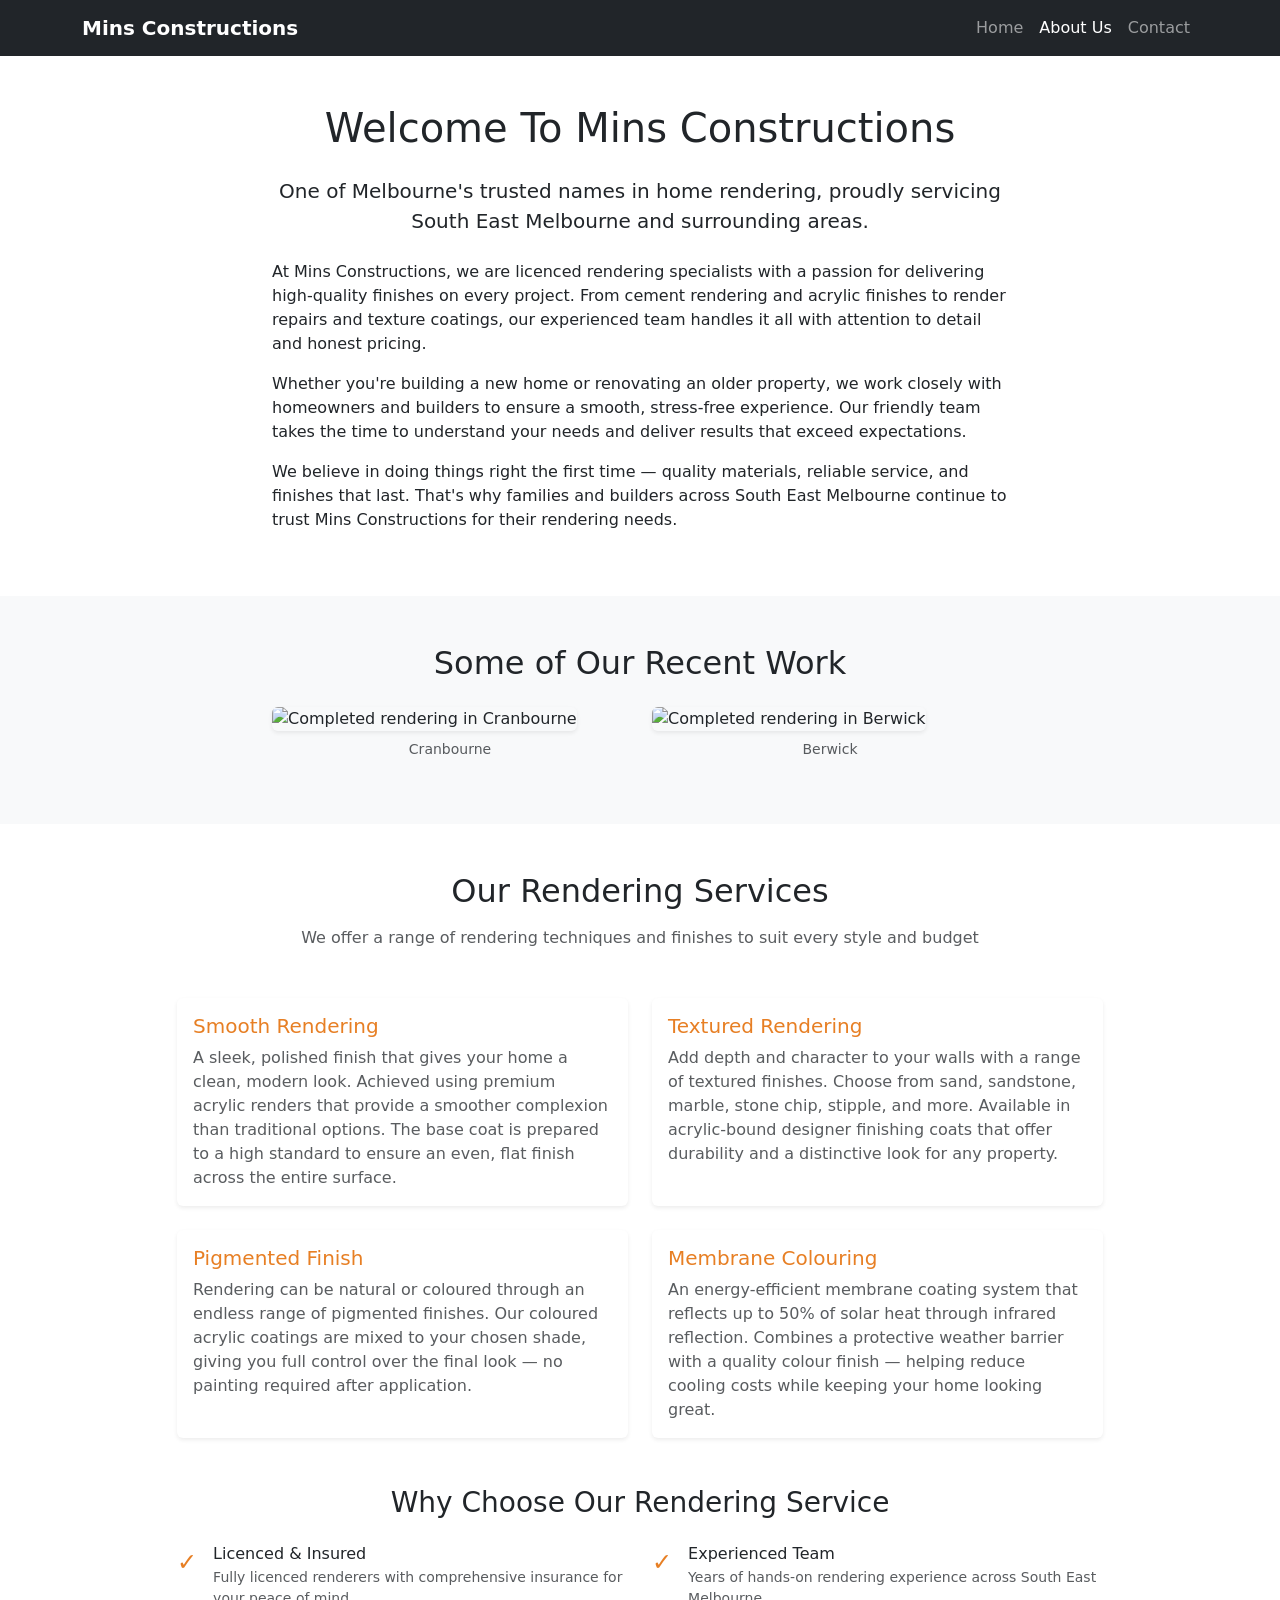
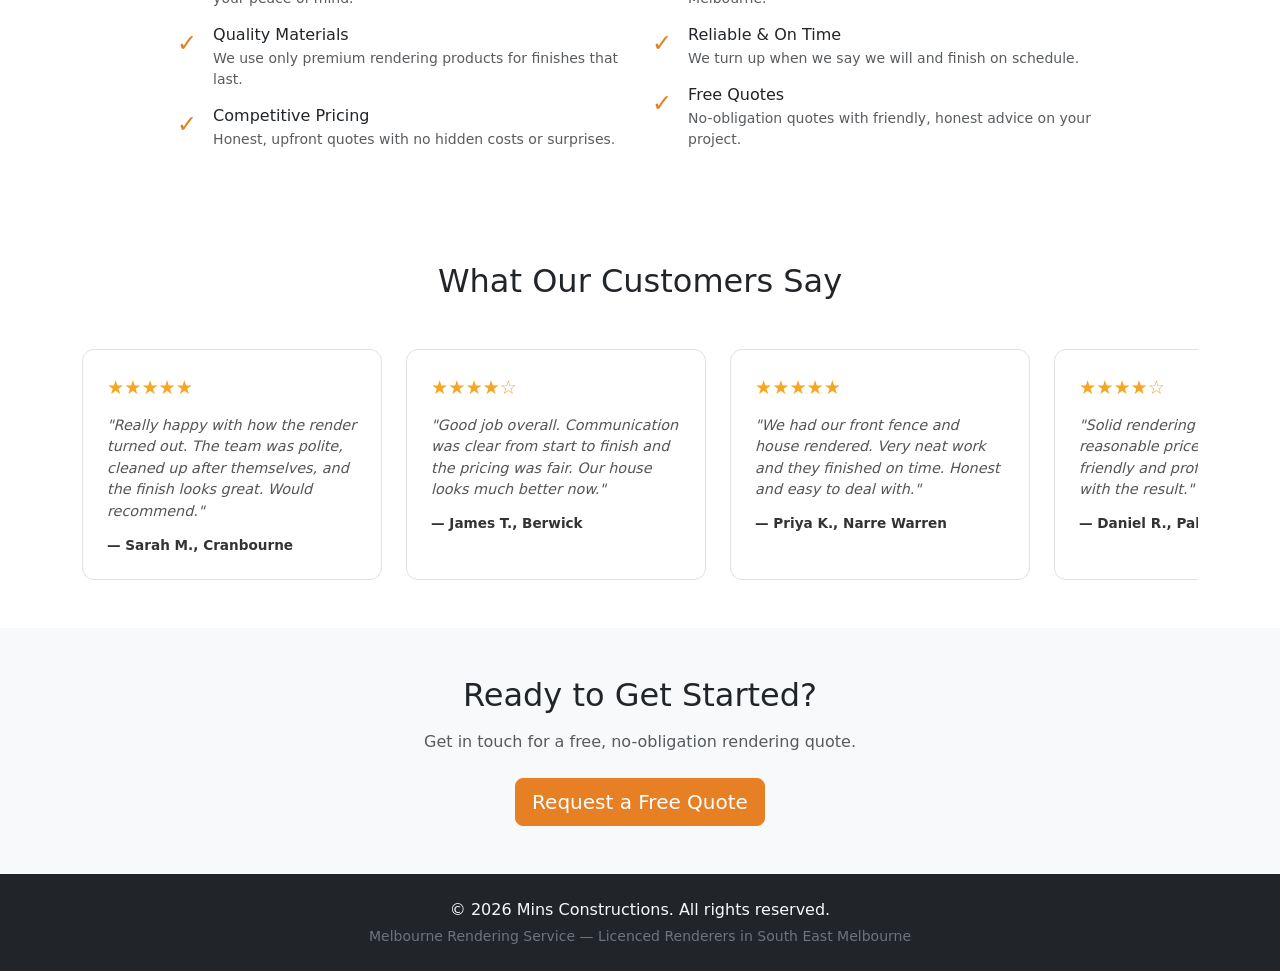
==== about.html @ 4effcf5e "Homepage redesign: interactive services, gallery reel, SEO overhaul, hero polish, and branding Major" ====
<!DOCTYPE html>
<html lang="en">
<head>
  <meta charset="UTF-8">
  <meta name="viewport" content="width=device-width, initial-scale=1">
  <link rel="icon" type="image/svg+xml" href="images/logo.svg">
  <link rel="icon" type="image/png" sizes="32x32" href="images/favicon-32.png">
  <link rel="icon" type="image/png" sizes="16x16" href="images/favicon-16.png">
  <title>About Us | Licenced Renderers & Render Construction | Mins Constructions Melbourne</title>
  <meta name="description" content="About Mins Constructions — licenced renderers providing Melbourne rendering service and render construction across South East Melbourne suburbs.">
  <link rel="canonical" href="https://minsconstructions.com.au/about.html">
  <meta property="og:title" content="About Us | Licenced Renderers & Render Construction | Mins Constructions">
  <meta property="og:description" content="Licenced renderers providing Melbourne rendering service and render construction across South East Melbourne.">
  <meta property="og:type" content="website">
  <meta property="og:url" content="https://minsconstructions.com.au/about.html">
  <meta property="og:locale" content="en_AU">
  <meta property="og:site_name" content="Mins Constructions">
  <meta property="og:image" content="https://minsconstructions.com.au/photos/gallery/1_cranbourne_after.jpg">
  <meta name="twitter:card" content="summary_large_image">
  <meta name="twitter:title" content="About Us | Licenced Renderers & Render Construction | Mins Constructions">
  <meta name="twitter:description" content="Licenced renderers providing Melbourne rendering service and render construction across South East Melbourne.">
  <meta name="twitter:image" content="https://minsconstructions.com.au/photos/gallery/1_cranbourne_after.jpg">
  <meta name="robots" content="index, follow">
  <meta name="author" content="Mins Constructions">
  <meta name="keywords" content="about Mins Constructions, licenced renderers Melbourne, rendering company Melbourne, smooth rendering, textured rendering, pigmented finish, membrane colouring, South East Melbourne renderers">
  <meta name="geo.region" content="AU-VIC">
  <meta name="geo.placename" content="South East Melbourne">
  <script type="application/ld+json">
  {
    "@context": "https://schema.org",
    "@type": "AboutPage",
    "name": "About Mins Constructions",
    "description": "Licenced rendering specialists in South East Melbourne providing professional cement and acrylic rendering services.",
    "url": "https://minsconstructions.com.au/about.html",
    "mainEntity": {
      "@type": "LocalBusiness",
      "@id": "https://minsconstructions.com.au/#business"
    }
  }
  </script>
  <link href="https://cdn.jsdelivr.net/npm/bootstrap@5.3.8/dist/css/bootstrap.min.css" rel="stylesheet" crossorigin="anonymous">
  <link rel="stylesheet" href="css/custom.css">
</head>
<body>

  <nav class="navbar navbar-expand-lg navbar-dark bg-dark sticky-top">
    <div class="container">
      <a class="navbar-brand fw-bold" href="index.html">Mins Constructions</a>
      <button class="navbar-toggler" type="button" data-bs-toggle="collapse" data-bs-target="#mainNav" aria-controls="mainNav" aria-expanded="false" aria-label="Toggle navigation">
        <span class="navbar-toggler-icon"></span>
      </button>
      <div class="collapse navbar-collapse" id="mainNav">
        <ul class="navbar-nav ms-auto">
          <li class="nav-item"><a class="nav-link" href="index.html">Home</a></li>
          <li class="nav-item"><a class="nav-link active" aria-current="page" href="about.html">About Us</a></li>
          <li class="nav-item"><a class="nav-link" href="contact.html">Contact</a></li>
        </ul>
      </div>
    </div>
  </nav>

  <!-- About Top Section -->
  <section class="py-5">
    <div class="container">
      <div class="row justify-content-center">
        <div class="col-lg-8">
          <h1 class="text-center mb-4">Welcome To Mins Constructions</h1>
          <p class="lead text-center mb-4">One of Melbourne's trusted names in home rendering, proudly servicing South East Melbourne and surrounding areas.</p>
          <p>At Mins Constructions, we are licenced rendering specialists with a passion for delivering high-quality finishes on every project. From cement rendering and acrylic finishes to render repairs and texture coatings, our experienced team handles it all with attention to detail and honest pricing.</p>
          <p>Whether you're building a new home or renovating an older property, we work closely with homeowners and builders to ensure a smooth, stress-free experience. Our friendly team takes the time to understand your needs and deliver results that exceed expectations.</p>
          <p>We believe in doing things right the first time &mdash; quality materials, reliable service, and finishes that last. That's why families and builders across South East Melbourne continue to trust Mins Constructions for their rendering needs.</p>
        </div>
      </div>
    </div>
  </section>

  <!-- After Photos Section -->
  <section class="py-5 bg-light">
    <div class="container">
      <h2 class="text-center mb-4">Some of Our Recent Work</h2>
      <div class="row g-4 justify-content-center">
        <div class="col-6 col-md-4">
          <img src="photos/gallery/1_cranbourne_after.jpg" alt="Completed rendering in Cranbourne" class="img-fluid rounded shadow-sm">
          <p class="text-center text-muted small mt-2">Cranbourne</p>
        </div>
        <div class="col-6 col-md-4">
          <img src="photos/gallery/2_berwick_after.jpg" alt="Completed rendering in Berwick" class="img-fluid rounded shadow-sm">
          <p class="text-center text-muted small mt-2">Berwick</p>
        </div>
      </div>
    </div>
  </section>

  <!-- Our Rendering Services Section -->
  <section class="py-5">
    <div class="container">
      <div class="row justify-content-center">
        <div class="col-lg-10">
          <h2 class="text-center mb-3">Our Rendering Services</h2>
          <p class="text-center text-muted mb-5">We offer a range of rendering techniques and finishes to suit every style and budget</p>

          <div class="row g-4 mb-5">
            <div class="col-md-6">
              <div class="card h-100 border-0 shadow-sm">
                <div class="card-body">
                  <h5 class="card-title text-accent">Smooth Rendering</h5>
                  <p class="card-text text-muted">A sleek, polished finish that gives your home a clean, modern look. Achieved using premium acrylic renders that provide a smoother complexion than traditional options. The base coat is prepared to a high standard to ensure an even, flat finish across the entire surface.</p>
                </div>
              </div>
            </div>
            <div class="col-md-6">
              <div class="card h-100 border-0 shadow-sm">
                <div class="card-body">
                  <h5 class="card-title text-accent">Textured Rendering</h5>
                  <p class="card-text text-muted">Add depth and character to your walls with a range of textured finishes. Choose from sand, sandstone, marble, stone chip, stipple, and more. Available in acrylic-bound designer finishing coats that offer durability and a distinctive look for any property.</p>
                </div>
              </div>
            </div>
            <div class="col-md-6">
              <div class="card h-100 border-0 shadow-sm">
                <div class="card-body">
                  <h5 class="card-title text-accent">Pigmented Finish</h5>
                  <p class="card-text text-muted">Rendering can be natural or coloured through an endless range of pigmented finishes. Our coloured acrylic coatings are mixed to your chosen shade, giving you full control over the final look &mdash; no painting required after application.</p>
                </div>
              </div>
            </div>
            <div class="col-md-6">
              <div class="card h-100 border-0 shadow-sm">
                <div class="card-body">
                  <h5 class="card-title text-accent">Membrane Colouring</h5>
                  <p class="card-text text-muted">An energy-efficient membrane coating system that reflects up to 50% of solar heat through infrared reflection. Combines a protective weather barrier with a quality colour finish &mdash; helping reduce cooling costs while keeping your home looking great.</p>
                </div>
              </div>
            </div>
          </div>

          <h3 class="text-center mb-4">Why Choose Our Rendering Service</h3>
          <div class="row g-4">
            <div class="col-md-6">
              <div class="d-flex align-items-start mb-3">
                <span class="text-accent fw-bold fs-4 me-3">&#10003;</span>
                <div>
                  <h6 class="mb-1">Licenced &amp; Insured</h6>
                  <p class="text-muted small mb-0">Fully licenced renderers with comprehensive insurance for your peace of mind.</p>
                </div>
              </div>
              <div class="d-flex align-items-start mb-3">
                <span class="text-accent fw-bold fs-4 me-3">&#10003;</span>
                <div>
                  <h6 class="mb-1">Quality Materials</h6>
                  <p class="text-muted small mb-0">We use only premium rendering products for finishes that last.</p>
                </div>
              </div>
              <div class="d-flex align-items-start mb-3">
                <span class="text-accent fw-bold fs-4 me-3">&#10003;</span>
                <div>
                  <h6 class="mb-1">Competitive Pricing</h6>
                  <p class="text-muted small mb-0">Honest, upfront quotes with no hidden costs or surprises.</p>
                </div>
              </div>
            </div>
            <div class="col-md-6">
              <div class="d-flex align-items-start mb-3">
                <span class="text-accent fw-bold fs-4 me-3">&#10003;</span>
                <div>
                  <h6 class="mb-1">Experienced Team</h6>
                  <p class="text-muted small mb-0">Years of hands-on rendering experience across South East Melbourne.</p>
                </div>
              </div>
              <div class="d-flex align-items-start mb-3">
                <span class="text-accent fw-bold fs-4 me-3">&#10003;</span>
                <div>
                  <h6 class="mb-1">Reliable &amp; On Time</h6>
                  <p class="text-muted small mb-0">We turn up when we say we will and finish on schedule.</p>
                </div>
              </div>
              <div class="d-flex align-items-start mb-3">
                <span class="text-accent fw-bold fs-4 me-3">&#10003;</span>
                <div>
                  <h6 class="mb-1">Free Quotes</h6>
                  <p class="text-muted small mb-0">No-obligation quotes with friendly, honest advice on your project.</p>
                </div>
              </div>
            </div>
          </div>

        </div>
      </div>
    </div>
  </section>

  <!-- Customer Reviews Section -->
  <section class="py-5">
    <div class="container">
      <h2 class="text-center mb-5">What Our Customers Say</h2>
      <div class="review-scroll-wrapper">
        <div class="review-scroll-track">
          <div class="review-card">
            <div class="review-stars">&#9733;&#9733;&#9733;&#9733;&#9733;</div>
            <p class="review-text">"Really happy with how the render turned out. The team was polite, cleaned up after themselves, and the finish looks great. Would recommend."</p>
            <p class="review-author">&mdash; Sarah M., Cranbourne</p>
          </div>
          <div class="review-card">
            <div class="review-stars">&#9733;&#9733;&#9733;&#9733;&#9734;</div>
            <p class="review-text">"Good job overall. Communication was clear from start to finish and the pricing was fair. Our house looks much better now."</p>
            <p class="review-author">&mdash; James T., Berwick</p>
          </div>
          <div class="review-card">
            <div class="review-stars">&#9733;&#9733;&#9733;&#9733;&#9733;</div>
            <p class="review-text">"We had our front fence and house rendered. Very neat work and they finished on time. Honest and easy to deal with."</p>
            <p class="review-author">&mdash; Priya K., Narre Warren</p>
          </div>
          <div class="review-card">
            <div class="review-stars">&#9733;&#9733;&#9733;&#9733;&#9734;</div>
            <p class="review-text">"Solid rendering work at a reasonable price. The team was friendly and professional. Happy with the result."</p>
            <p class="review-author">&mdash; Daniel R., Pakenham</p>
          </div>
          <div class="review-card">
            <div class="review-stars">&#9733;&#9733;&#9733;&#9733;&#9733;</div>
            <p class="review-text">"Used Mins Constructions for our new build. Clean finish, no mess left behind, and they were flexible with timing. Very pleased."</p>
            <p class="review-author">&mdash; Rachel L., Officer</p>
          </div>
          <div class="review-card">
            <div class="review-stars">&#9733;&#9733;&#9733;&#9733;&#9733;</div>
            <p class="review-text">"Had some patch repair work done and it blended in perfectly. Wouldn't hesitate to use them again for future work."</p>
            <p class="review-author">&mdash; Mark W., Hallam</p>
          </div>
          <!-- Duplicate set for seamless loop -->
          <div class="review-card">
            <div class="review-stars">&#9733;&#9733;&#9733;&#9733;&#9733;</div>
            <p class="review-text">"Really happy with how the render turned out. The team was polite, cleaned up after themselves, and the finish looks great. Would recommend."</p>
            <p class="review-author">&mdash; Sarah M., Cranbourne</p>
          </div>
          <div class="review-card">
            <div class="review-stars">&#9733;&#9733;&#9733;&#9733;&#9734;</div>
            <p class="review-text">"Good job overall. Communication was clear from start to finish and the pricing was fair. Our house looks much better now."</p>
            <p class="review-author">&mdash; James T., Berwick</p>
          </div>
          <div class="review-card">
            <div class="review-stars">&#9733;&#9733;&#9733;&#9733;&#9733;</div>
            <p class="review-text">"We had our front fence and house rendered. Very neat work and they finished on time. Honest and easy to deal with."</p>
            <p class="review-author">&mdash; Priya K., Narre Warren</p>
          </div>
          <div class="review-card">
            <div class="review-stars">&#9733;&#9733;&#9733;&#9733;&#9734;</div>
            <p class="review-text">"Solid rendering work at a reasonable price. The team was friendly and professional. Happy with the result."</p>
            <p class="review-author">&mdash; Daniel R., Pakenham</p>
          </div>
          <div class="review-card">
            <div class="review-stars">&#9733;&#9733;&#9733;&#9733;&#9733;</div>
            <p class="review-text">"Used Mins Constructions for our new build. Clean finish, no mess left behind, and they were flexible with timing. Very pleased."</p>
            <p class="review-author">&mdash; Rachel L., Officer</p>
          </div>
          <div class="review-card">
            <div class="review-stars">&#9733;&#9733;&#9733;&#9733;&#9733;</div>
            <p class="review-text">"Had some patch repair work done and it blended in perfectly. Wouldn't hesitate to use them again for future work."</p>
            <p class="review-author">&mdash; Mark W., Hallam</p>
          </div>
        </div>
      </div>
    </div>
  </section>

  <!-- CTA -->
  <section class="py-5 bg-light">
    <div class="container text-center">
      <h2 class="mb-3">Ready to Get Started?</h2>
      <p class="text-muted mb-4">Get in touch for a free, no-obligation rendering quote.</p>
      <a href="contact.html" class="btn btn-primary btn-lg">Request a Free Quote</a>
    </div>
  </section>

  <footer class="bg-dark text-light py-4">
    <div class="container text-center">
      <p class="mb-1">&copy; 2026 Mins Constructions. All rights reserved.</p>
      <p class="mb-0 small text-secondary">Melbourne Rendering Service &mdash; Licenced Renderers in South East Melbourne</p>
    </div>
  </footer>

  <script src="https://cdn.jsdelivr.net/npm/bootstrap@5.3.8/dist/js/bootstrap.bundle.min.js" crossorigin="anonymous"></script>
</body>
</html>
---- css/custom.css ----
:root {
  --mc-primary: #e77f24;
  --mc-dark: #1a1a2e;
}

.btn-primary {
  --bs-btn-bg: var(--mc-primary);
  --bs-btn-border-color: var(--mc-primary);
  --bs-btn-hover-bg: #cf6d1a;
  --bs-btn-hover-border-color: #cf6d1a;
  --bs-btn-active-bg: #b8600f;
  --bs-btn-active-border-color: #b8600f;
}

.hero {
  background:
    radial-gradient(ellipse at 50% 18%, rgba(231, 127, 36, 0.06) 0%, transparent 50%),
    linear-gradient(175deg, #0f0f22 0%, #1a1a2e 50%, #1d182b 100%);
  color: #fff;
  padding: 5rem 0 11rem;
  position: sticky;
  top: 0;
  z-index: 0;
  overflow: hidden;
}

.hero-title {
  font-family: 'Instrument Serif', Georgia, serif;
  font-weight: 400;
  letter-spacing: -0.01em;
  line-height: 1.15;
  opacity: 0;
  animation: heroFadeUp 0.9s cubic-bezier(0.22, 1, 0.36, 1) forwards;
}

.hero-accent {
  width: 56px;
  height: 3px;
  background: var(--mc-primary);
  border-radius: 2px;
  transform: scaleX(0);
  animation: heroAccent 0.6s ease 0.35s forwards;
}

.hero-lead {
  max-width: 640px;
  font-size: 1.08rem;
  line-height: 1.75;
  color: rgba(255, 255, 255, 0.75);
  opacity: 0;
  animation: heroFadeUp 0.9s cubic-bezier(0.22, 1, 0.36, 1) 0.5s forwards;
}

.hero-box {
  max-width: 550px;
  background: rgba(255, 255, 255, 0.04);
  backdrop-filter: blur(14px);
  -webkit-backdrop-filter: blur(14px);
  border: 1px solid rgba(255, 255, 255, 0.1);
  border-radius: 1rem;
  padding: 2rem;
  opacity: 0;
  animation: heroFadeUp 0.9s cubic-bezier(0.22, 1, 0.36, 1) 0.7s forwards;
}

.hero-services li {
  font-size: 1.02rem;
  padding: 0.3rem 0;
  color: rgba(255, 255, 255, 0.82);
}

.hero .btn-primary {
  box-shadow: 0 0 24px rgba(231, 127, 36, 0.25);
}

.btn-outline-light:hover {
  color: var(--mc-dark);
}

@keyframes heroFadeUp {
  from { opacity: 0; transform: translateY(28px); }
  to { opacity: 1; transform: translateY(0); }
}

@keyframes heroAccent {
  to { transform: scaleX(1); }
}

.content-overlay {
  position: relative;
  z-index: 1;
  background-color: #fff;
}

.parallax-section {
  line-height: 0;
}

.parallax-img {
  width: 100%;
  height: auto;
  display: block;
}

/* Services interactive section */
.services-split {
  display: flex;
  gap: 2.5rem;
  align-items: flex-start;
  opacity: 0;
  transform: translateY(40px);
  transition: opacity 0.6s ease, transform 0.6s ease;
}

.services-split.in-view {
  opacity: 1;
  transform: translateY(0);
}

.services-cards {
  flex: 0 0 38%;
  display: flex;
  flex-direction: column;
  gap: 1rem;
}

.svc-card {
  display: flex;
  align-items: center;
  gap: 1.25rem;
  padding: 1.25rem 1.5rem;
  background: #fff;
  border-radius: 0.75rem;
  border-left: 4px solid transparent;
  cursor: pointer;
  transition: border-color 0.3s ease, box-shadow 0.3s ease, transform 0.4s ease, opacity 0.4s ease;
  box-shadow: 0 1px 4px rgba(0, 0, 0, 0.06);
  opacity: 0;
  transform: translateX(-40px);
}

.services-split.in-view .svc-card {
  opacity: 1;
  transform: translateX(0);
}

.services-split.in-view .svc-card:nth-child(1) { transition-delay: 0.15s; }
.services-split.in-view .svc-card:nth-child(2) { transition-delay: 0.3s; }
.services-split.in-view .svc-card:nth-child(3) { transition-delay: 0.45s; }

.services-split.in-view .svc-card:hover {
  box-shadow: 0 4px 16px rgba(0, 0, 0, 0.1);
  transform: translateX(4px);
}

.svc-card.active {
  border-left-color: var(--mc-primary);
  box-shadow: 0 4px 16px rgba(231, 127, 36, 0.15);
}

.svc-num {
  font-size: 2rem;
  font-weight: 700;
  color: var(--mc-primary);
  line-height: 1;
  min-width: 48px;
}

.svc-info {
  flex: 1;
}

.svc-title {
  font-size: 1.05rem;
  font-weight: 600;
  margin-bottom: 0.2rem;
}

.svc-tagline {
  font-size: 0.82rem;
  color: #999;
  margin-bottom: 0;
}

.svc-arrow {
  font-size: 1.2rem;
  color: #ccc;
  transition: color 0.3s ease, transform 0.3s ease;
}

.svc-card.active .svc-arrow {
  color: var(--mc-primary);
  transform: translateX(4px);
}

.svc-detail {
  flex: 1;
  opacity: 0;
  transform: translateX(40px);
  transition: opacity 0.6s ease 0.4s, transform 0.6s ease 0.4s;
}

.services-split.in-view .svc-detail {
  opacity: 1;
  transform: translateX(0);
}

.svc-detail-inner {
  display: none;
  background: #fff;
  padding: 2.5rem;
  border-radius: 0.75rem;
  box-shadow: 0 2px 12px rgba(0, 0, 0, 0.08);
}

.svc-detail-inner.active {
  display: block;
  animation: svcFadeIn 0.35s ease;
}

@keyframes svcFadeIn {
  from { opacity: 0; transform: translateY(10px); }
  to { opacity: 1; transform: translateY(0); }
}

.svc-detail-inner h3 {
  font-weight: 700;
  margin-bottom: 1rem;
  color: var(--mc-dark);
}

.svc-detail-inner p {
  color: #555;
  line-height: 1.7;
  margin-bottom: 1.5rem;
}

.svc-detail-inner ul {
  list-style: none;
  padding: 0;
  margin-bottom: 2rem;
}

.svc-detail-inner ul li {
  padding: 0.6rem 0;
  border-bottom: 1px solid #f0f0f0;
  color: #444;
  padding-left: 1.75rem;
  position: relative;
}

.svc-detail-inner ul li::before {
  content: "\2713";
  position: absolute;
  left: 0;
  color: var(--mc-primary);
  font-weight: 700;
}

@media (max-width: 768px) {
  .services-split {
    flex-direction: column;
  }

  .services-cards {
    flex: auto;
    width: 100%;
  }

  .svc-detail {
    width: 100%;
  }
}

/* Gallery section */
.gallery-section {
  background: var(--mc-dark);
}

.gallery-muted {
  color: rgba(255, 255, 255, 0.45);
}

/* Gallery reel */
.greel-wrap {
  position: relative;
}

.greel {
  display: flex;
  gap: 1.25rem;
  overflow-x: auto;
  scroll-snap-type: x mandatory;
  scroll-behavior: smooth;
  padding: 0.5rem 0;
  -ms-overflow-style: none;
  scrollbar-width: none;
}

.greel::-webkit-scrollbar {
  display: none;
}

.greel-slide {
  flex: 0 0 320px;
  height: 260px;
  border-radius: 10px;
  overflow: hidden;
  position: relative;
  cursor: pointer;
  scroll-snap-align: start;
  background: rgba(255, 255, 255, 0.05);
  transition: transform 0.35s ease, box-shadow 0.35s ease;
}

.greel-slide:hover {
  transform: scale(1.03);
  box-shadow: 0 8px 30px rgba(0, 0, 0, 0.4);
}

.greel-slide img {
  width: 100%;
  height: 100%;
  object-fit: cover;
  display: block;
  transition: transform 0.45s ease;
}

.greel-slide:hover img {
  transform: scale(1.06);
}

.greel-caption {
  position: absolute;
  bottom: 0;
  left: 0;
  right: 0;
  padding: 2.5rem 1rem 0.75rem;
  background: linear-gradient(transparent, rgba(0, 0, 0, 0.75));
  color: #fff;
  font-size: 0.8rem;
  font-weight: 600;
  letter-spacing: 0.08em;
  text-transform: uppercase;
}

.greel-arrow {
  position: absolute;
  top: 50%;
  transform: translateY(-50%);
  z-index: 3;
  width: 46px;
  height: 46px;
  border-radius: 50%;
  border: none;
  background: rgba(255, 255, 255, 0.92);
  color: var(--mc-dark);
  font-size: 1.6rem;
  line-height: 1;
  cursor: pointer;
  transition: all 0.25s ease, opacity 0.3s ease;
  display: flex;
  align-items: center;
  justify-content: center;
  box-shadow: 0 2px 10px rgba(0, 0, 0, 0.25);
}

.greel-arrow:hover {
  background: var(--mc-primary);
  color: #fff;
  transform: translateY(-50%) scale(1.08);
}

.greel-prev { left: -0.25rem; }
.greel-next { right: -0.25rem; }

/* Gallery modal lightbox */
.gmodal {
  position: fixed;
  inset: 0;
  z-index: 10000;
  display: flex;
  align-items: center;
  justify-content: center;
  opacity: 0;
  visibility: hidden;
  transition: opacity 0.3s ease, visibility 0.3s ease;
}

.gmodal.active {
  opacity: 1;
  visibility: visible;
}

.gmodal-backdrop {
  position: absolute;
  inset: 0;
  background: rgba(0, 0, 0, 0.92);
  backdrop-filter: blur(12px);
  -webkit-backdrop-filter: blur(12px);
}

.gmodal-body {
  position: relative;
  max-width: 90vw;
  max-height: 88vh;
  display: flex;
  flex-direction: column;
  align-items: center;
  z-index: 1;
}

.gmodal.active .gmodal-body {
  animation: gmodalIn 0.3s ease forwards;
}

@keyframes gmodalIn {
  from { opacity: 0; transform: scale(0.94) translateY(10px); }
  to { opacity: 1; transform: scale(1) translateY(0); }
}

.gmodal-body img {
  max-width: 88vw;
  max-height: 78vh;
  object-fit: contain;
  border-radius: 6px;
  transition: opacity 0.2s ease, transform 0.2s ease;
}

.gmodal-close {
  position: absolute;
  top: 1.25rem;
  right: 1.25rem;
  z-index: 10;
  width: 44px;
  height: 44px;
  border-radius: 50%;
  border: 1px solid rgba(255, 255, 255, 0.2);
  background: rgba(255, 255, 255, 0.08);
  color: #fff;
  font-size: 1.5rem;
  line-height: 1;
  cursor: pointer;
  transition: background 0.2s ease, border-color 0.2s ease;
  display: flex;
  align-items: center;
  justify-content: center;
}

.gmodal-close:hover {
  background: rgba(255, 255, 255, 0.2);
  border-color: rgba(255, 255, 255, 0.4);
}

.gmodal-nav {
  position: absolute;
  top: 50%;
  transform: translateY(-50%);
  z-index: 10;
  width: 50px;
  height: 50px;
  border-radius: 50%;
  border: 1.5px solid rgba(255, 255, 255, 0.25);
  background: rgba(255, 255, 255, 0.06);
  color: #fff;
  font-size: 1.6rem;
  line-height: 1;
  cursor: pointer;
  transition: all 0.2s ease;
  display: flex;
  align-items: center;
  justify-content: center;
}

.gmodal-nav:hover {
  background: var(--mc-primary);
  border-color: var(--mc-primary);
}

.gmodal-prev { left: 1.5rem; }
.gmodal-next { right: 1.5rem; }

.gmodal-info {
  display: flex;
  justify-content: space-between;
  align-items: center;
  width: 100%;
  max-width: 88vw;
  padding: 0.85rem 0 0;
}

.gmodal-label {
  color: #fff;
  font-size: 0.85rem;
  font-weight: 600;
  letter-spacing: 0.06em;
  text-transform: uppercase;
}

.gmodal-counter {
  color: rgba(255, 255, 255, 0.45);
  font-size: 0.82rem;
}

@media (max-width: 768px) {
  .greel-slide {
    flex: 0 0 270px;
    height: 220px;
  }

  .greel-arrow {
    width: 36px;
    height: 36px;
    font-size: 1.3rem;
  }

  .gmodal-nav {
    width: 38px;
    height: 38px;
    font-size: 1.3rem;
  }

  .gmodal-prev { left: 0.5rem; }
  .gmodal-next { right: 0.5rem; }

  .gmodal-body img {
    max-width: 95vw;
    max-height: 70vh;
  }
}

footer a {
  color: var(--mc-primary);
  text-decoration: none;
}

footer a:hover {
  text-decoration: underline;
}

.text-accent {
  color: var(--mc-primary);
}

/* Contact page */
.contact-hero {
  background-color: var(--mc-dark);
  color: #fff;
  padding: 3.5rem 0;
}

.contact-icon {
  display: flex;
  align-items: center;
  justify-content: center;
  width: 44px;
  height: 44px;
  min-width: 44px;
  border-radius: 50%;
  background-color: var(--mc-primary);
  color: #fff;
  font-size: 1.2rem;
}

/* Review auto-scroll carousel */
.review-scroll-wrapper {
  overflow: hidden;
}

.review-scroll-track {
  display: flex;
  gap: 1.5rem;
  animation: reviewScroll 30s linear infinite;
  width: max-content;
}

.review-scroll-track:hover {
  animation-play-state: paused;
}

.review-card {
  flex: 0 0 300px;
  background: #fff;
  border: 1px solid #e0e0e0;
  border-radius: 0.75rem;
  padding: 1.5rem;
}

.review-stars {
  color: #f5a623;
  font-size: 1.2rem;
  margin-bottom: 0.75rem;
}

.review-text {
  font-size: 0.9rem;
  color: #555;
  margin-bottom: 0.75rem;
  font-style: italic;
}

.review-author {
  font-size: 0.85rem;
  font-weight: 600;
  color: #333;
  margin-bottom: 0;
}

@keyframes reviewScroll {
  0% {
    transform: translateX(0);
  }
  100% {
    transform: translateX(-50%);
  }
}
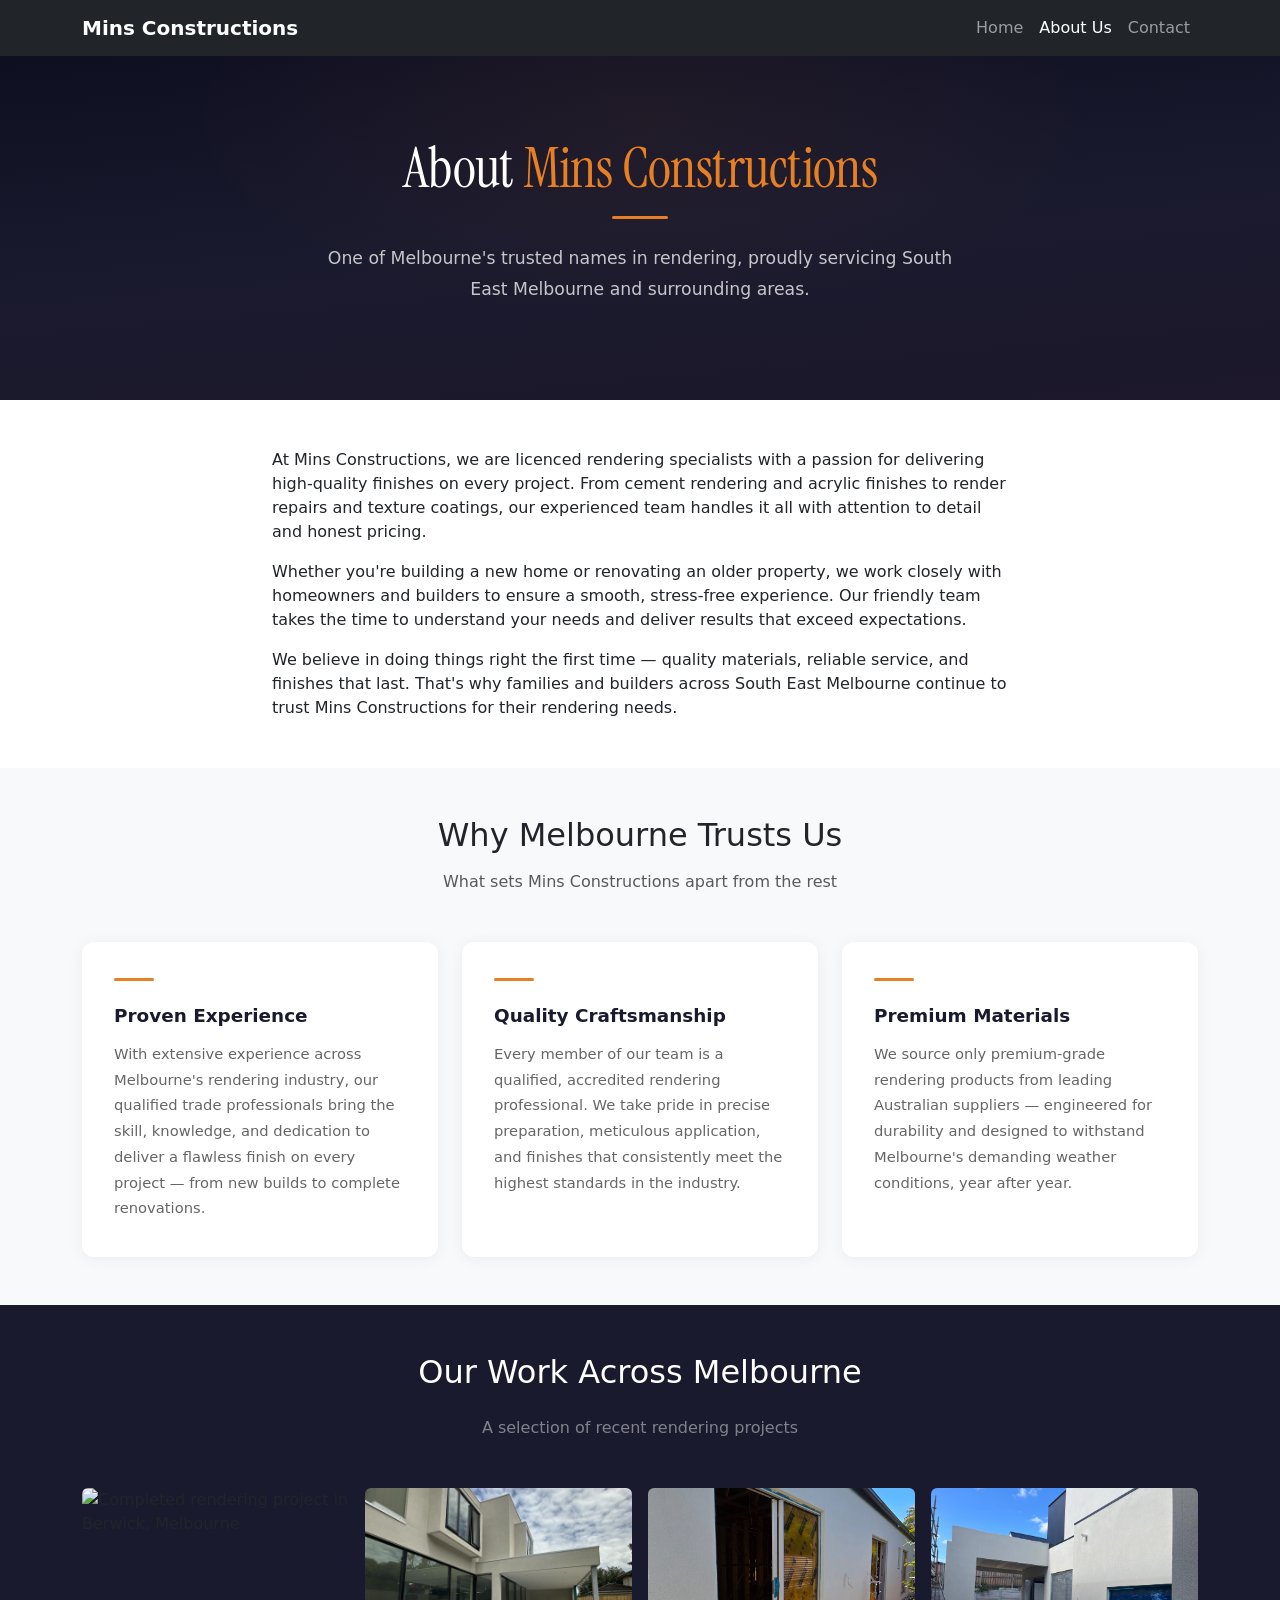
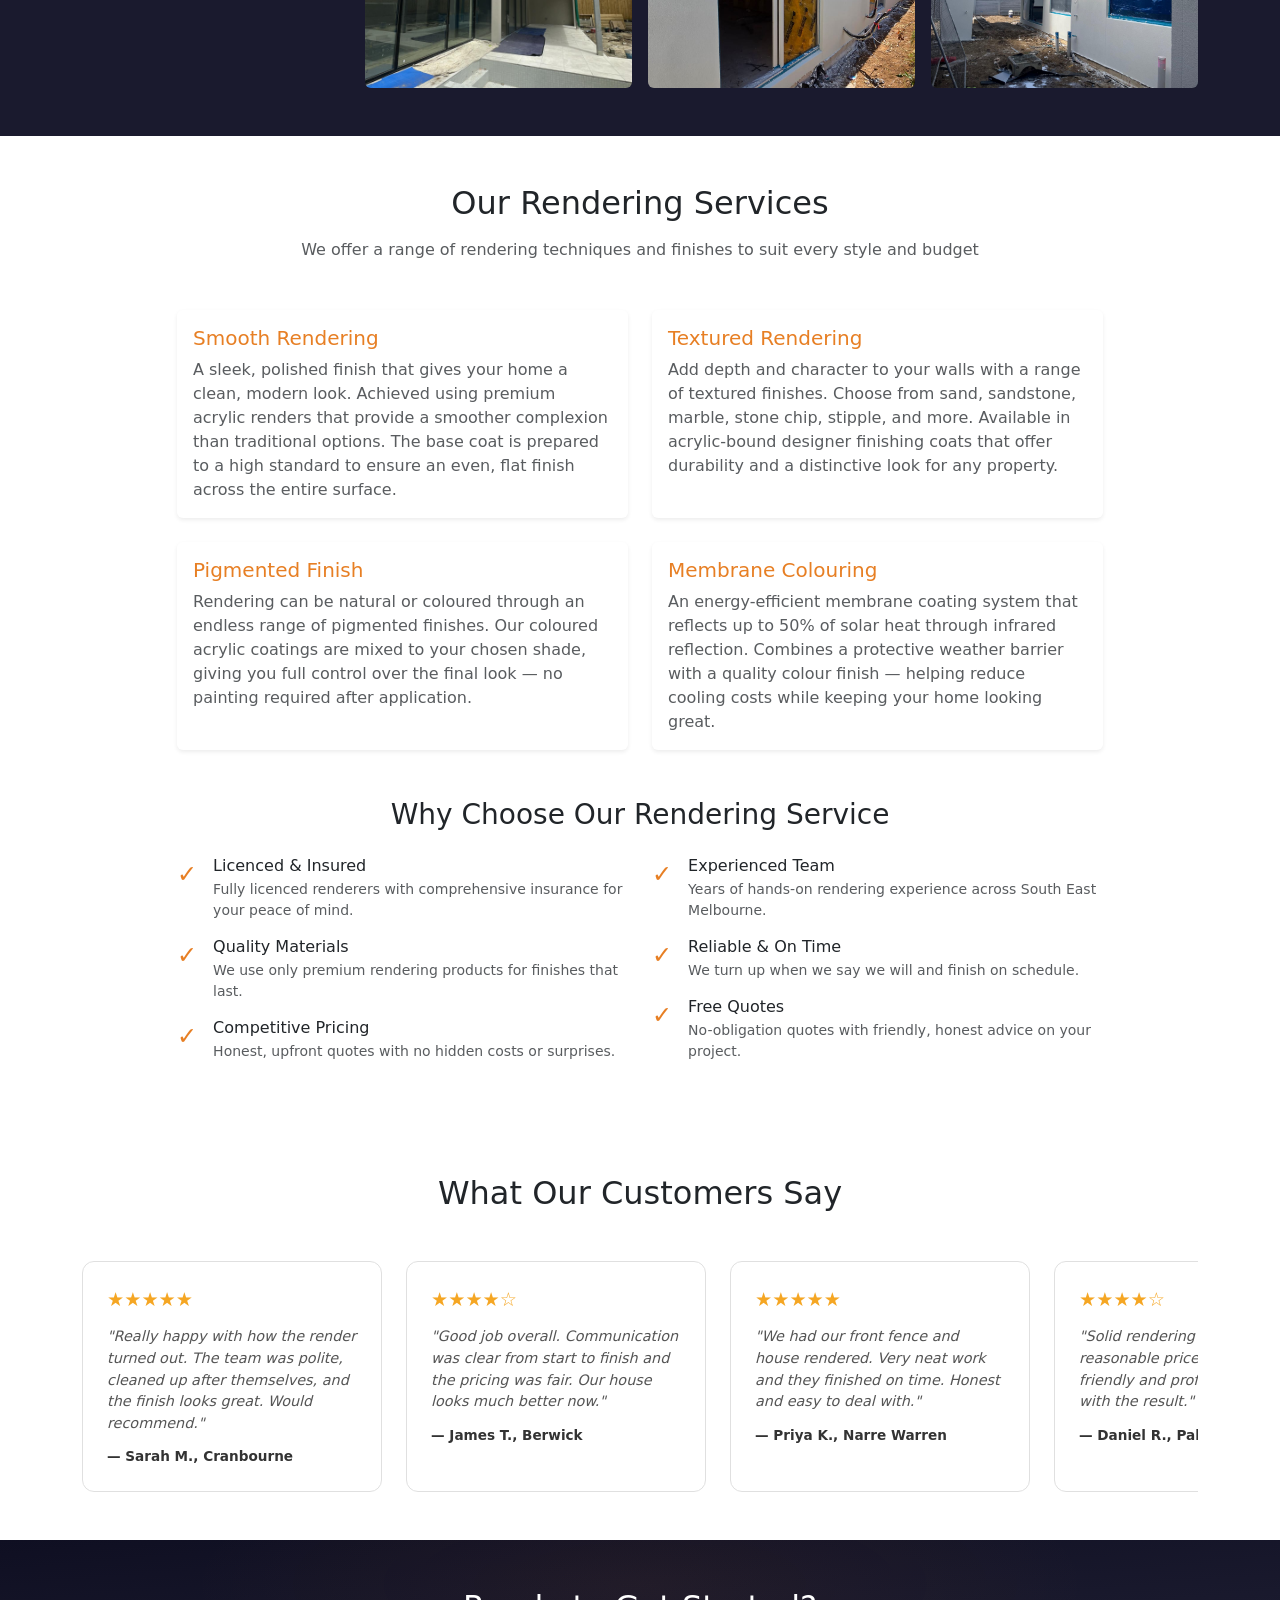
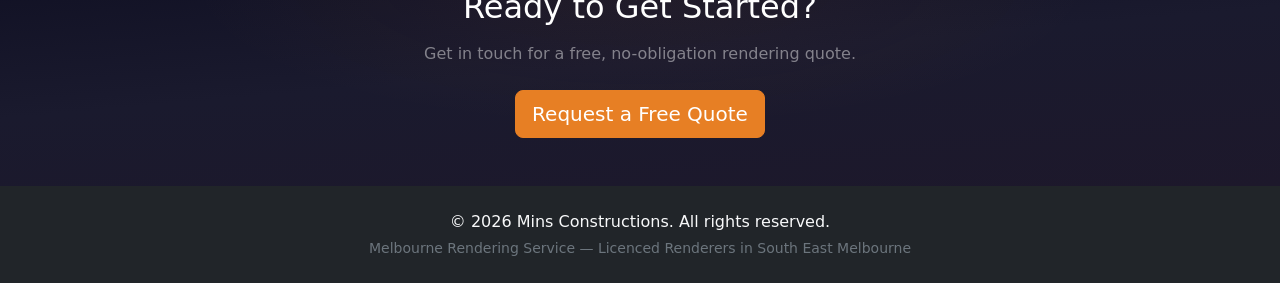
==== commit dadb0711: "Revamp about page: dark hero, feature cards, project showcase, and dark CTA - Added dark gradient he" ====
--- a/about.html
+++ b/about.html
@@ -15,11 +15,11 @@
   <meta property="og:url" content="https://minsconstructions.com.au/about.html">
   <meta property="og:locale" content="en_AU">
   <meta property="og:site_name" content="Mins Constructions">
-  <meta property="og:image" content="https://minsconstructions.com.au/photos/gallery/1_cranbourne_after.jpg">
+  <meta property="og:image" content="https://minsconstructions.com.au/photos/gallery/2_berwick_after.jpg">
   <meta name="twitter:card" content="summary_large_image">
   <meta name="twitter:title" content="About Us | Licenced Renderers & Render Construction | Mins Constructions">
   <meta name="twitter:description" content="Licenced renderers providing Melbourne rendering service and render construction across South East Melbourne.">
-  <meta name="twitter:image" content="https://minsconstructions.com.au/photos/gallery/1_cranbourne_after.jpg">
+  <meta name="twitter:image" content="https://minsconstructions.com.au/photos/gallery/2_berwick_after.jpg">
   <meta name="robots" content="index, follow">
   <meta name="author" content="Mins Constructions">
   <meta name="keywords" content="about Mins Constructions, licenced renderers Melbourne, rendering company Melbourne, smooth rendering, textured rendering, pigmented finish, membrane colouring, South East Melbourne renderers">
@@ -38,6 +38,9 @@
     }
   }
   </script>
+  <link rel="preconnect" href="https://fonts.googleapis.com">
+  <link rel="preconnect" href="https://fonts.gstatic.com" crossorigin>
+  <link href="https://fonts.googleapis.com/css2?family=Instrument+Serif&display=swap" rel="stylesheet">
   <link href="https://cdn.jsdelivr.net/npm/bootstrap@5.3.8/dist/css/bootstrap.min.css" rel="stylesheet" crossorigin="anonymous">
   <link rel="stylesheet" href="css/custom.css">
 </head>
@@ -59,33 +62,76 @@
     </div>
   </nav>
 
-  <!-- About Top Section -->
+  <!-- About Hero -->
+  <section class="about-hero text-center">
+    <div class="container">
+      <h1 class="display-4 mb-3 hero-title">About <span class="text-accent">Mins Constructions</span></h1>
+      <div class="hero-accent mx-auto mb-4"></div>
+      <p class="hero-lead mx-auto">One of Melbourne's trusted names in rendering, proudly servicing South East Melbourne and surrounding areas.</p>
+    </div>
+  </section>
+
+  <!-- Company Story -->
   <section class="py-5">
     <div class="container">
       <div class="row justify-content-center">
         <div class="col-lg-8">
-          <h1 class="text-center mb-4">Welcome To Mins Constructions</h1>
-          <p class="lead text-center mb-4">One of Melbourne's trusted names in home rendering, proudly servicing South East Melbourne and surrounding areas.</p>
-          <p>At Mins Constructions, we are licenced rendering specialists with a passion for delivering high-quality finishes on every project. From cement rendering and acrylic finishes to render repairs and texture coatings, our experienced team handles it all with attention to detail and honest pricing.</p>
-          <p>Whether you're building a new home or renovating an older property, we work closely with homeowners and builders to ensure a smooth, stress-free experience. Our friendly team takes the time to understand your needs and deliver results that exceed expectations.</p>
-          <p>We believe in doing things right the first time &mdash; quality materials, reliable service, and finishes that last. That's why families and builders across South East Melbourne continue to trust Mins Constructions for their rendering needs.</p>
-        </div>
-      </div>
-    </div>
-  </section>
-
-  <!-- After Photos Section -->
+          <p class="mb-3">At Mins Constructions, we are licenced rendering specialists with a passion for delivering high-quality finishes on every project. From cement rendering and acrylic finishes to render repairs and texture coatings, our experienced team handles it all with attention to detail and honest pricing.</p>
+          <p class="mb-3">Whether you're building a new home or renovating an older property, we work closely with homeowners and builders to ensure a smooth, stress-free experience. Our friendly team takes the time to understand your needs and deliver results that exceed expectations.</p>
+          <p class="mb-0">We believe in doing things right the first time &mdash; quality materials, reliable service, and finishes that last. That's why families and builders across South East Melbourne continue to trust Mins Constructions for their rendering needs.</p>
+        </div>
+      </div>
+    </div>
+  </section>
+
+  <!-- Feature Cards -->
   <section class="py-5 bg-light">
     <div class="container">
-      <h2 class="text-center mb-4">Some of Our Recent Work</h2>
-      <div class="row g-4 justify-content-center">
-        <div class="col-6 col-md-4">
-          <img src="photos/gallery/1_cranbourne_after.jpg" alt="Completed rendering in Cranbourne" class="img-fluid rounded shadow-sm">
-          <p class="text-center text-muted small mt-2">Cranbourne</p>
-        </div>
-        <div class="col-6 col-md-4">
-          <img src="photos/gallery/2_berwick_after.jpg" alt="Completed rendering in Berwick" class="img-fluid rounded shadow-sm">
-          <p class="text-center text-muted small mt-2">Berwick</p>
+      <h2 class="text-center mb-3">Why Melbourne Trusts Us</h2>
+      <p class="text-center text-muted mb-5">What sets Mins Constructions apart from the rest</p>
+      <div class="row g-4">
+        <div class="col-md-4">
+          <div class="feature-card">
+            <div class="feature-accent"></div>
+            <h3>Proven Experience</h3>
+            <p>With extensive experience across Melbourne's rendering industry, our qualified trade professionals bring the skill, knowledge, and dedication to deliver a flawless finish on every project &mdash; from new builds to complete renovations.</p>
+          </div>
+        </div>
+        <div class="col-md-4">
+          <div class="feature-card">
+            <div class="feature-accent"></div>
+            <h3>Quality Craftsmanship</h3>
+            <p>Every member of our team is a qualified, accredited rendering professional. We take pride in precise preparation, meticulous application, and finishes that consistently meet the highest standards in the industry.</p>
+          </div>
+        </div>
+        <div class="col-md-4">
+          <div class="feature-card">
+            <div class="feature-accent"></div>
+            <h3>Premium Materials</h3>
+            <p>We source only premium-grade rendering products from leading Australian suppliers &mdash; engineered for durability and designed to withstand Melbourne's demanding weather conditions, year after year.</p>
+          </div>
+        </div>
+      </div>
+    </div>
+  </section>
+
+  <!-- Project Showcase -->
+  <section class="py-5 gallery-section">
+    <div class="container">
+      <h2 class="text-center text-white mb-4">Our Work Across Melbourne</h2>
+      <p class="text-center gallery-muted mb-5">A selection of recent rendering projects</p>
+      <div class="row g-3 justify-content-center">
+        <div class="col-6 col-md-3">
+          <img src="photos/gallery/2_berwick_after.jpg" alt="Completed rendering project in Berwick, Melbourne" class="about-photo rounded">
+        </div>
+        <div class="col-6 col-md-3">
+          <img src="photos/gallery/3 Passchendaele St Hampton (7).jpeg" alt="Rendering project in Hampton, Melbourne" class="about-photo rounded">
+        </div>
+        <div class="col-6 col-md-3">
+          <img src="photos/gallery/3 Centre Avenue WARRAGUL, VIC 3820 (14).jpeg" alt="Rendering project in Warragul, Victoria" class="about-photo rounded">
+        </div>
+        <div class="col-6 col-md-3">
+          <img src="photos/gallery/12 Gardiner St Berwick (5).jpeg" alt="Rendering project in Berwick, Melbourne" class="about-photo rounded">
         </div>
       </div>
     </div>
@@ -262,10 +308,10 @@
   </section>
 
   <!-- CTA -->
-  <section class="py-5 bg-light">
+  <section class="py-5 about-hero">
     <div class="container text-center">
-      <h2 class="mb-3">Ready to Get Started?</h2>
-      <p class="text-muted mb-4">Get in touch for a free, no-obligation rendering quote.</p>
+      <h2 class="text-white mb-3">Ready to Get Started?</h2>
+      <p class="gallery-muted mb-4">Get in touch for a free, no-obligation rendering quote.</p>
       <a href="contact.html" class="btn btn-primary btn-lg">Request a Free Quote</a>
     </div>
   </section>
--- a/css/custom.css
+++ b/css/custom.css
@@ -542,6 +542,63 @@
   color: var(--mc-primary);
 }
 
+/* About page */
+.about-hero {
+  background:
+    radial-gradient(ellipse at 50% 18%, rgba(231, 127, 36, 0.06) 0%, transparent 50%),
+    linear-gradient(175deg, #0f0f22 0%, #1a1a2e 50%, #1d182b 100%);
+  color: #fff;
+  padding: 5rem 0;
+}
+
+.feature-card {
+  background: #fff;
+  border-radius: 0.75rem;
+  padding: 2.25rem 2rem;
+  box-shadow: 0 2px 16px rgba(0, 0, 0, 0.06);
+  height: 100%;
+  transition: transform 0.3s ease, box-shadow 0.3s ease;
+}
+
+.feature-card:hover {
+  transform: translateY(-4px);
+  box-shadow: 0 8px 28px rgba(0, 0, 0, 0.1);
+}
+
+.feature-accent {
+  width: 40px;
+  height: 3px;
+  background: var(--mc-primary);
+  border-radius: 2px;
+  margin-bottom: 1.5rem;
+}
+
+.feature-card h3 {
+  font-size: 1.15rem;
+  font-weight: 700;
+  margin-bottom: 0.85rem;
+  color: var(--mc-dark);
+}
+
+.feature-card p {
+  color: #666;
+  line-height: 1.75;
+  margin-bottom: 0;
+  font-size: 0.92rem;
+}
+
+.about-photo {
+  width: 100%;
+  height: 200px;
+  object-fit: cover;
+  display: block;
+  transition: transform 0.35s ease;
+}
+
+.about-photo:hover {
+  transform: scale(1.03);
+}
+
 /* Contact page */
 .contact-hero {
   background-color: var(--mc-dark);
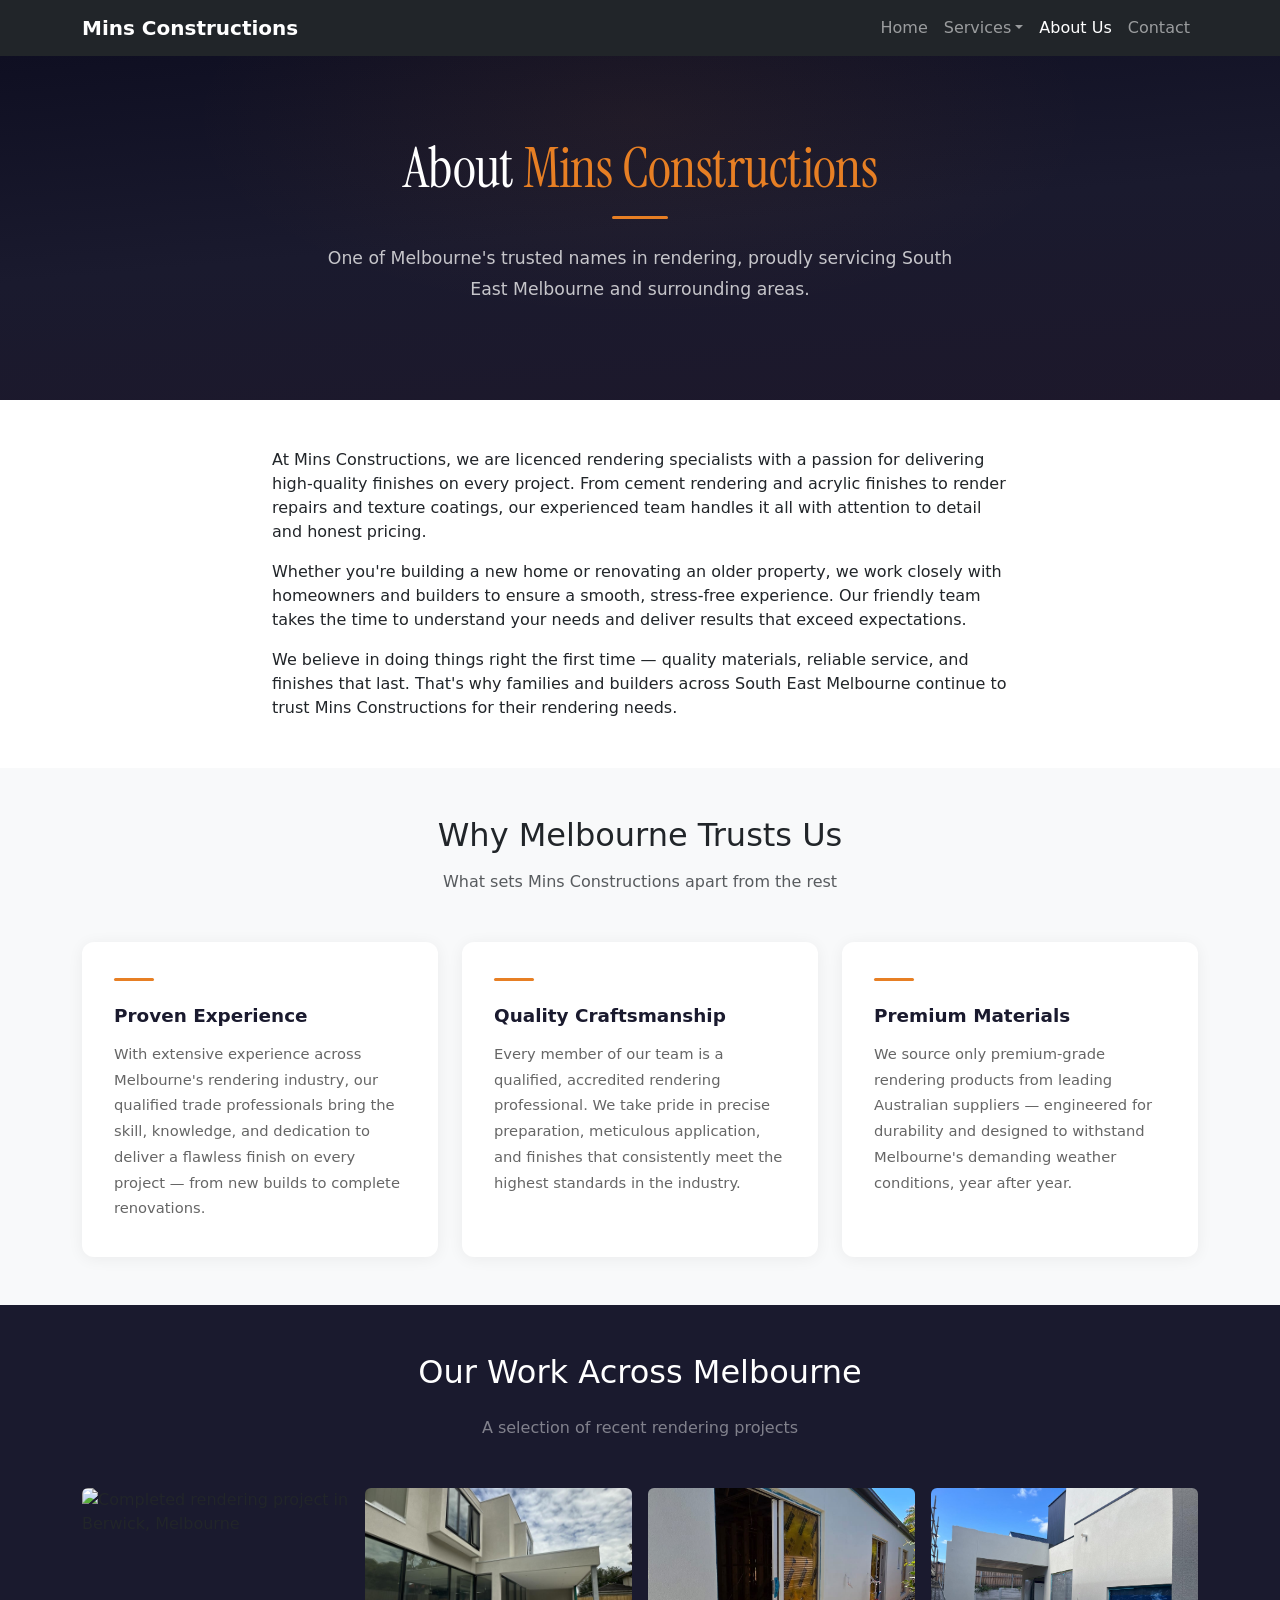
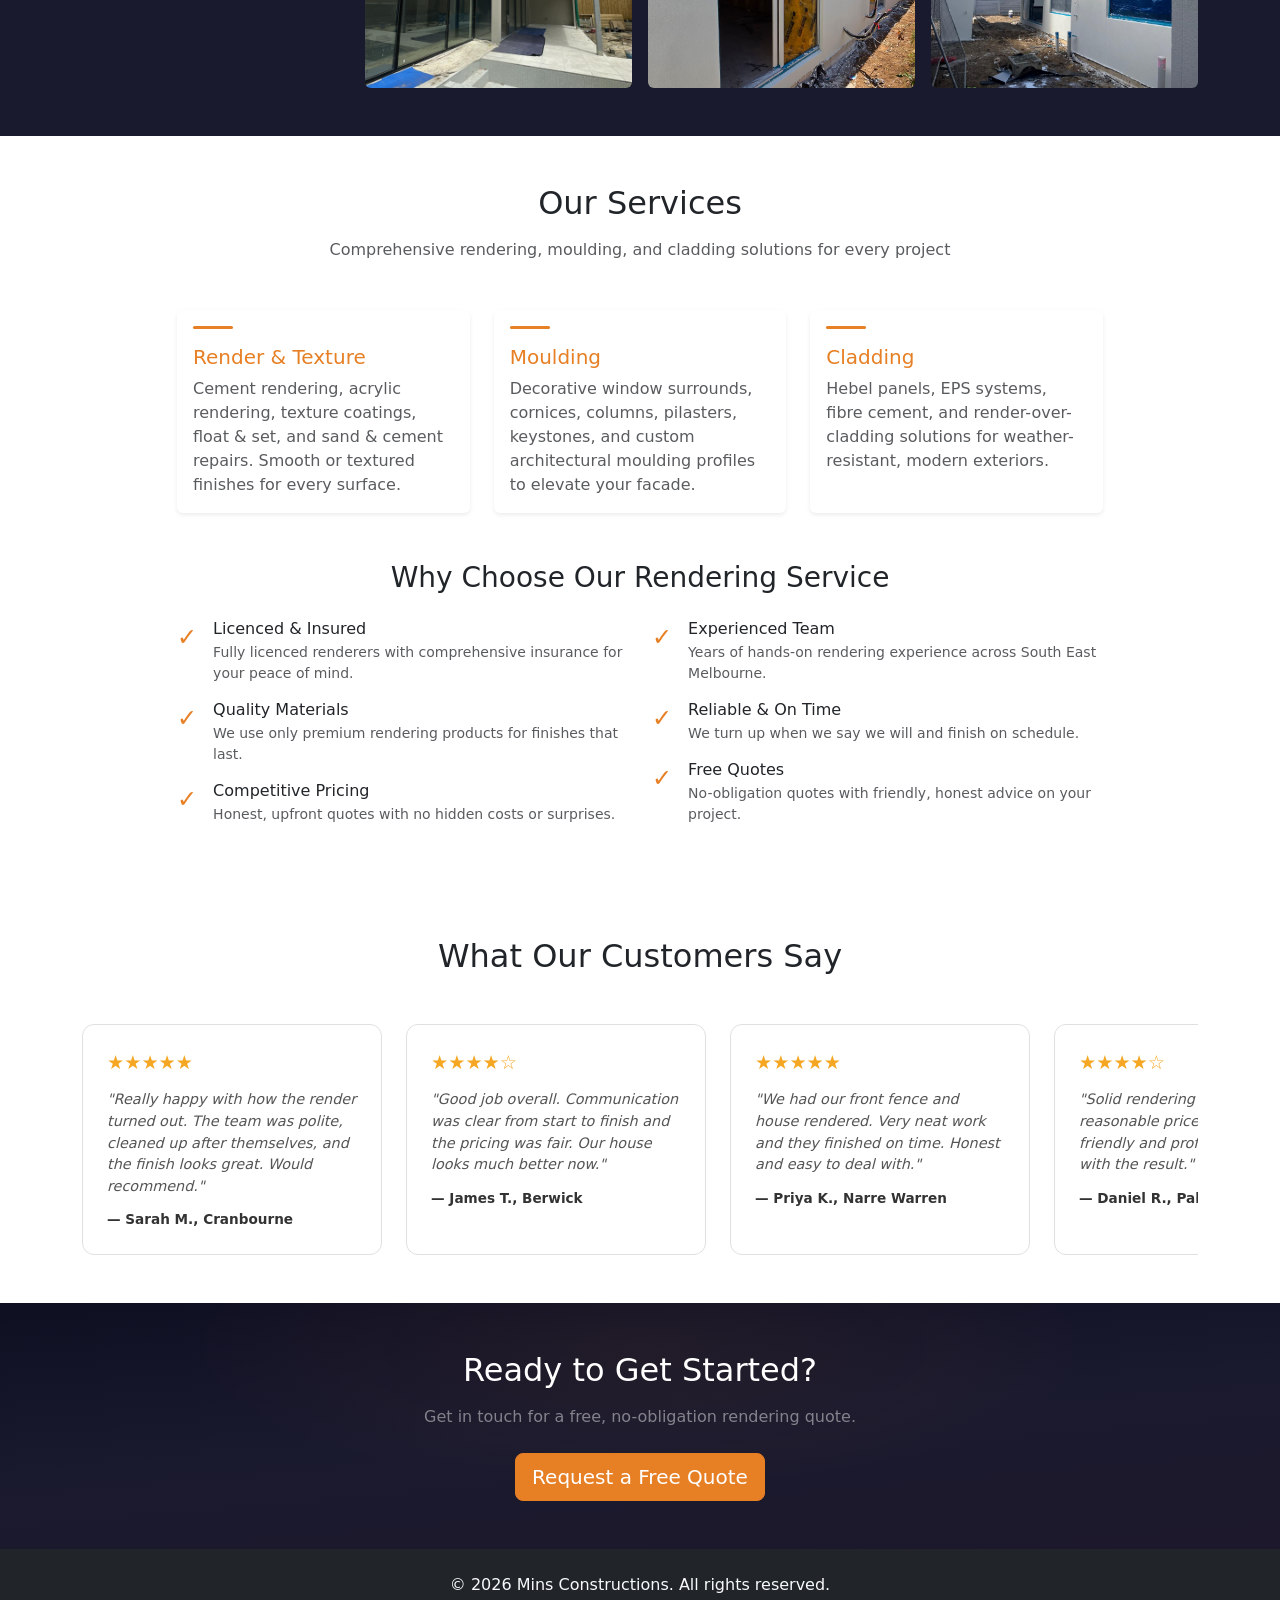
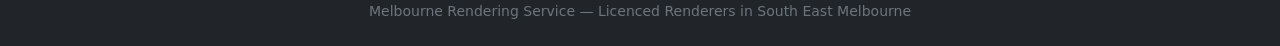
==== commit a4eae8ae: "Merge pull request #3 from hussyrez/feature/homepage-redesign-seo Restructure services: Render & Tex" ====
--- a/about.html
+++ b/about.html
@@ -38,6 +38,58 @@
     }
   }
   </script>
+  <script type="application/ld+json">
+  {
+    "@context": "https://schema.org",
+    "@type": "LocalBusiness",
+    "@id": "https://minsconstructions.com.au/#business",
+    "name": "Mins Constructions",
+    "review": [
+      {
+        "@type": "Review",
+        "reviewRating": {"@type": "Rating", "ratingValue": "5"},
+        "author": {"@type": "Person", "name": "Sarah M."},
+        "reviewBody": "Really happy with how the render turned out. The team was polite, cleaned up after themselves, and the finish looks great. Would recommend."
+      },
+      {
+        "@type": "Review",
+        "reviewRating": {"@type": "Rating", "ratingValue": "4"},
+        "author": {"@type": "Person", "name": "James T."},
+        "reviewBody": "Good job overall. Communication was clear from start to finish and the pricing was fair. Our house looks much better now."
+      },
+      {
+        "@type": "Review",
+        "reviewRating": {"@type": "Rating", "ratingValue": "5"},
+        "author": {"@type": "Person", "name": "Priya K."},
+        "reviewBody": "We had our front fence and house rendered. Very neat work and they finished on time. Honest and easy to deal with."
+      },
+      {
+        "@type": "Review",
+        "reviewRating": {"@type": "Rating", "ratingValue": "4"},
+        "author": {"@type": "Person", "name": "Daniel R."},
+        "reviewBody": "Solid rendering work at a reasonable price. The team was friendly and professional. Happy with the result."
+      },
+      {
+        "@type": "Review",
+        "reviewRating": {"@type": "Rating", "ratingValue": "5"},
+        "author": {"@type": "Person", "name": "Rachel L."},
+        "reviewBody": "Used Mins Constructions for our new build. Clean finish, no mess left behind, and they were flexible with timing. Very pleased."
+      },
+      {
+        "@type": "Review",
+        "reviewRating": {"@type": "Rating", "ratingValue": "5"},
+        "author": {"@type": "Person", "name": "Mark W."},
+        "reviewBody": "Had some patch repair work done and it blended in perfectly. Wouldn't hesitate to use them again for future work."
+      }
+    ],
+    "aggregateRating": {
+      "@type": "AggregateRating",
+      "ratingValue": "4.8",
+      "reviewCount": "6",
+      "bestRating": "5"
+    }
+  }
+  </script>
   <link rel="preconnect" href="https://fonts.googleapis.com">
   <link rel="preconnect" href="https://fonts.gstatic.com" crossorigin>
   <link href="https://fonts.googleapis.com/css2?family=Instrument+Serif&display=swap" rel="stylesheet">
@@ -55,6 +107,14 @@
       <div class="collapse navbar-collapse" id="mainNav">
         <ul class="navbar-nav ms-auto">
           <li class="nav-item"><a class="nav-link" href="index.html">Home</a></li>
+          <li class="nav-item dropdown">
+            <a class="nav-link dropdown-toggle" href="#" role="button" data-bs-toggle="dropdown" aria-expanded="false">Services</a>
+            <ul class="dropdown-menu">
+              <li><a class="dropdown-item" href="render-texture-melbourne.html">Render &amp; Texture</a></li>
+              <li><a class="dropdown-item" href="moulding-melbourne.html">Moulding</a></li>
+              <li><a class="dropdown-item" href="cladding-melbourne.html">Cladding</a></li>
+            </ul>
+          </li>
           <li class="nav-item"><a class="nav-link active" aria-current="page" href="about.html">About Us</a></li>
           <li class="nav-item"><a class="nav-link" href="contact.html">Contact</a></li>
         </ul>
@@ -137,46 +197,47 @@
     </div>
   </section>
 
-  <!-- Our Rendering Services Section -->
+  <!-- Our Services Section -->
   <section class="py-5">
     <div class="container">
       <div class="row justify-content-center">
         <div class="col-lg-10">
-          <h2 class="text-center mb-3">Our Rendering Services</h2>
-          <p class="text-center text-muted mb-5">We offer a range of rendering techniques and finishes to suit every style and budget</p>
+          <h2 class="text-center mb-3">Our Services</h2>
+          <p class="text-center text-muted mb-5">Comprehensive rendering, moulding, and cladding solutions for every project</p>
 
           <div class="row g-4 mb-5">
-            <div class="col-md-6">
-              <div class="card h-100 border-0 shadow-sm">
-                <div class="card-body">
-                  <h5 class="card-title text-accent">Smooth Rendering</h5>
-                  <p class="card-text text-muted">A sleek, polished finish that gives your home a clean, modern look. Achieved using premium acrylic renders that provide a smoother complexion than traditional options. The base coat is prepared to a high standard to ensure an even, flat finish across the entire surface.</p>
-                </div>
-              </div>
-            </div>
-            <div class="col-md-6">
-              <div class="card h-100 border-0 shadow-sm">
-                <div class="card-body">
-                  <h5 class="card-title text-accent">Textured Rendering</h5>
-                  <p class="card-text text-muted">Add depth and character to your walls with a range of textured finishes. Choose from sand, sandstone, marble, stone chip, stipple, and more. Available in acrylic-bound designer finishing coats that offer durability and a distinctive look for any property.</p>
-                </div>
-              </div>
-            </div>
-            <div class="col-md-6">
-              <div class="card h-100 border-0 shadow-sm">
-                <div class="card-body">
-                  <h5 class="card-title text-accent">Pigmented Finish</h5>
-                  <p class="card-text text-muted">Rendering can be natural or coloured through an endless range of pigmented finishes. Our coloured acrylic coatings are mixed to your chosen shade, giving you full control over the final look &mdash; no painting required after application.</p>
-                </div>
-              </div>
-            </div>
-            <div class="col-md-6">
-              <div class="card h-100 border-0 shadow-sm">
-                <div class="card-body">
-                  <h5 class="card-title text-accent">Membrane Colouring</h5>
-                  <p class="card-text text-muted">An energy-efficient membrane coating system that reflects up to 50% of solar heat through infrared reflection. Combines a protective weather barrier with a quality colour finish &mdash; helping reduce cooling costs while keeping your home looking great.</p>
-                </div>
-              </div>
+            <div class="col-md-4">
+              <a href="render-texture-melbourne.html" class="text-decoration-none">
+                <div class="card h-100 border-0 shadow-sm service-link-card">
+                  <div class="card-body">
+                    <div class="feature-accent mb-3"></div>
+                    <h5 class="card-title text-accent">Render &amp; Texture</h5>
+                    <p class="card-text text-muted">Cement rendering, acrylic rendering, texture coatings, float &amp; set, and sand &amp; cement repairs. Smooth or textured finishes for every surface.</p>
+                  </div>
+                </div>
+              </a>
+            </div>
+            <div class="col-md-4">
+              <a href="moulding-melbourne.html" class="text-decoration-none">
+                <div class="card h-100 border-0 shadow-sm service-link-card">
+                  <div class="card-body">
+                    <div class="feature-accent mb-3"></div>
+                    <h5 class="card-title text-accent">Moulding</h5>
+                    <p class="card-text text-muted">Decorative window surrounds, cornices, columns, pilasters, keystones, and custom architectural moulding profiles to elevate your facade.</p>
+                  </div>
+                </div>
+              </a>
+            </div>
+            <div class="col-md-4">
+              <a href="cladding-melbourne.html" class="text-decoration-none">
+                <div class="card h-100 border-0 shadow-sm service-link-card">
+                  <div class="card-body">
+                    <div class="feature-accent mb-3"></div>
+                    <h5 class="card-title text-accent">Cladding</h5>
+                    <p class="card-text text-muted">Hebel panels, EPS systems, fibre cement, and render-over-cladding solutions for weather-resistant, modern exteriors.</p>
+                  </div>
+                </div>
+              </a>
             </div>
           </div>
 
--- a/css/custom.css
+++ b/css/custom.css
@@ -255,6 +255,17 @@
   left: 0;
   color: var(--mc-primary);
   font-weight: 700;
+}
+
+.svc-detail-inner ul li a {
+  color: #444;
+  text-decoration: none;
+  border-bottom: 1px solid var(--mc-primary);
+  transition: color 0.2s ease;
+}
+
+.svc-detail-inner ul li a:hover {
+  color: var(--mc-primary);
 }
 
 @media (max-width: 768px) {
@@ -587,6 +598,15 @@
   font-size: 0.92rem;
 }
 
+.service-link-card {
+  transition: transform 0.3s ease, box-shadow 0.3s ease;
+}
+
+.service-link-card:hover {
+  transform: translateY(-4px);
+  box-shadow: 0 8px 28px rgba(0, 0, 0, 0.1) !important;
+}
+
 .about-photo {
   width: 100%;
   height: 200px;
